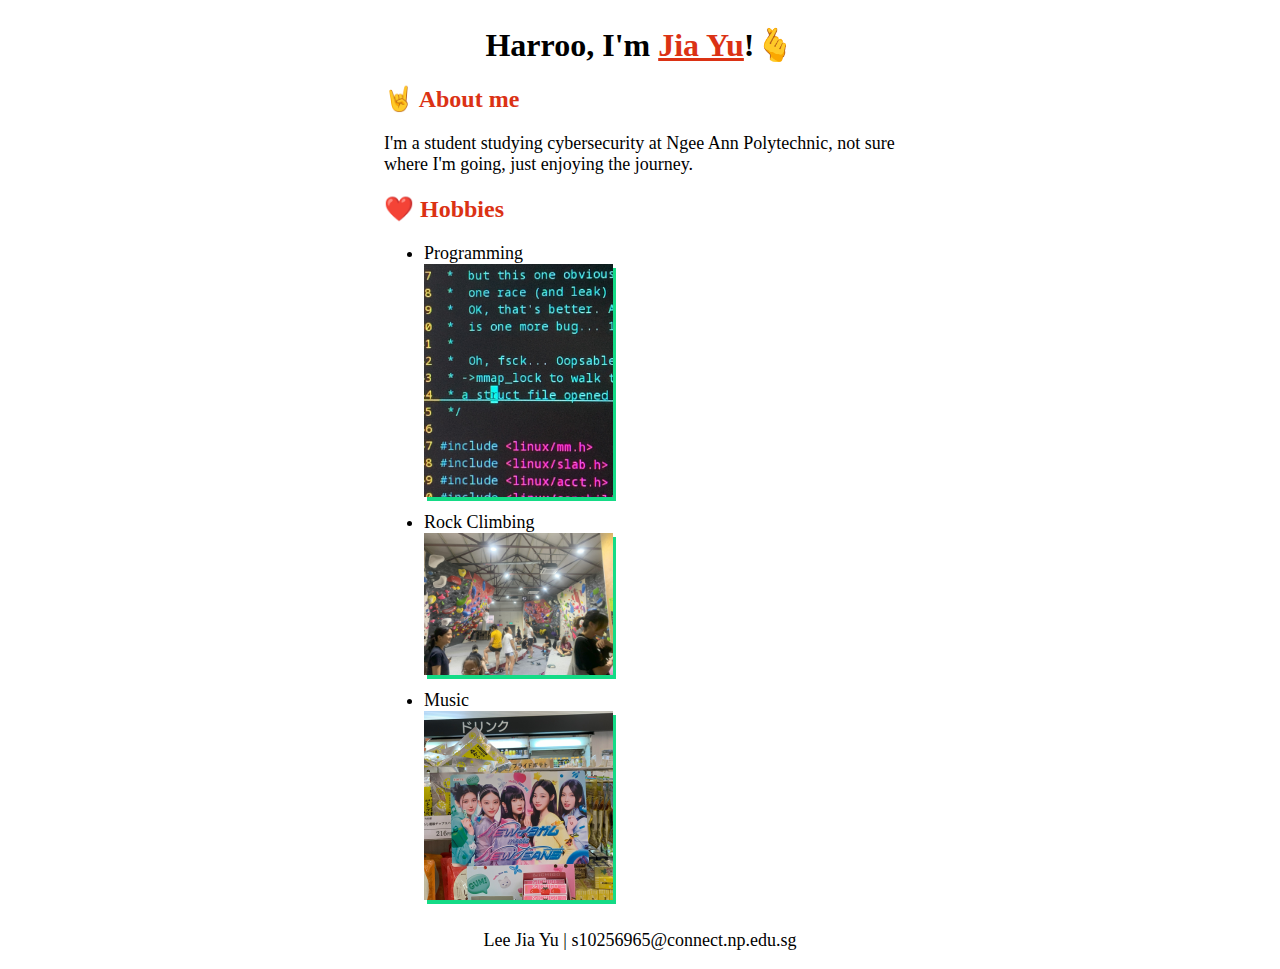
==== index.html @ d6277592 "Initial commit" ====
<html>
<head>
    <title>About Jia Yu</title>
    <link rel="stylesheet" href="./styles.css">
</head>
<body>
    <h1>Harroo, I'm <u>Jia Yu</u>!🫰</h1>
    <h2>🤘 About me</h2>
    <p>I'm a student studying cybersecurity at Ngee Ann Polytechnic, not sure where I'm going, just enjoying the journey.</p>
    <h2>❤️ Hobbies️</h2>
    <ul>
        <li>Programming <br> <img src="linux_kernal_kekw.jpeg" alt="Photo of the linux_kernal_kekw" width="500" height="500"></li>
        <li>Rock Climbing <br> <img src="lighthouse.jpeg" alt="Photo of the lighthouse" width="500" height="500"></li>
        <li>Music <br> <img src="jeans.jpeg" alt="Photo of the jeans" width="500" height="500"></li>
    </ul>
    <p class="contact_info">Lee Jia Yu | s10256965@connect.np.edu.sg</p>
</body>
</html>
---- styles.css ----
body {
    font-family: Roboto;
    max-width: 40%;
    margin: 0 auto;
}

u {
    text-decoration: underline;
    color: #DB3214;
}

.contact_info, h1 {
    text-align: center;
    margin-top: 5%;
}

h2 {
    color: #DB3214;
}

img {
    box-shadow: #14DB86 3px 4px;
    max-width: 40%;
    height: auto;
}

p, li {
    text-wrap: wrap;
    font-size: 1.125em;
}

li {
    margin-bottom: 10px;
}
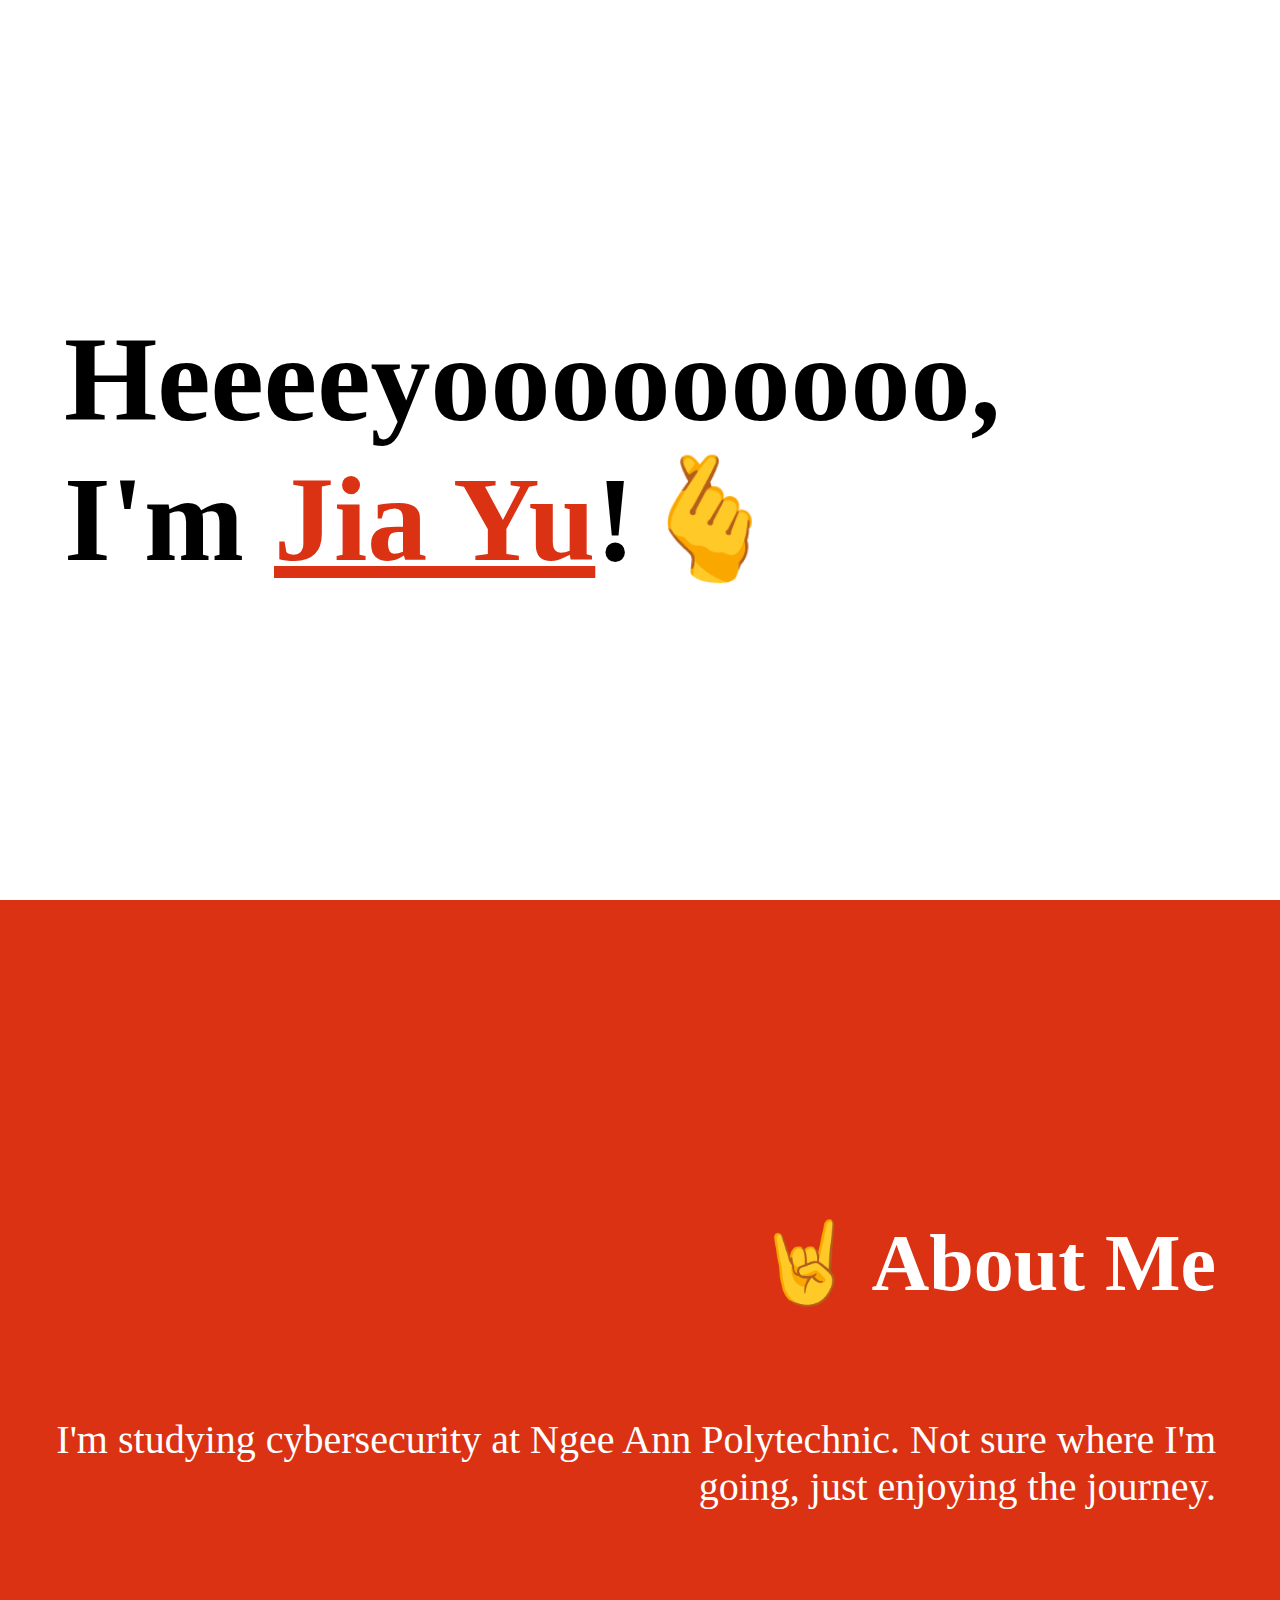
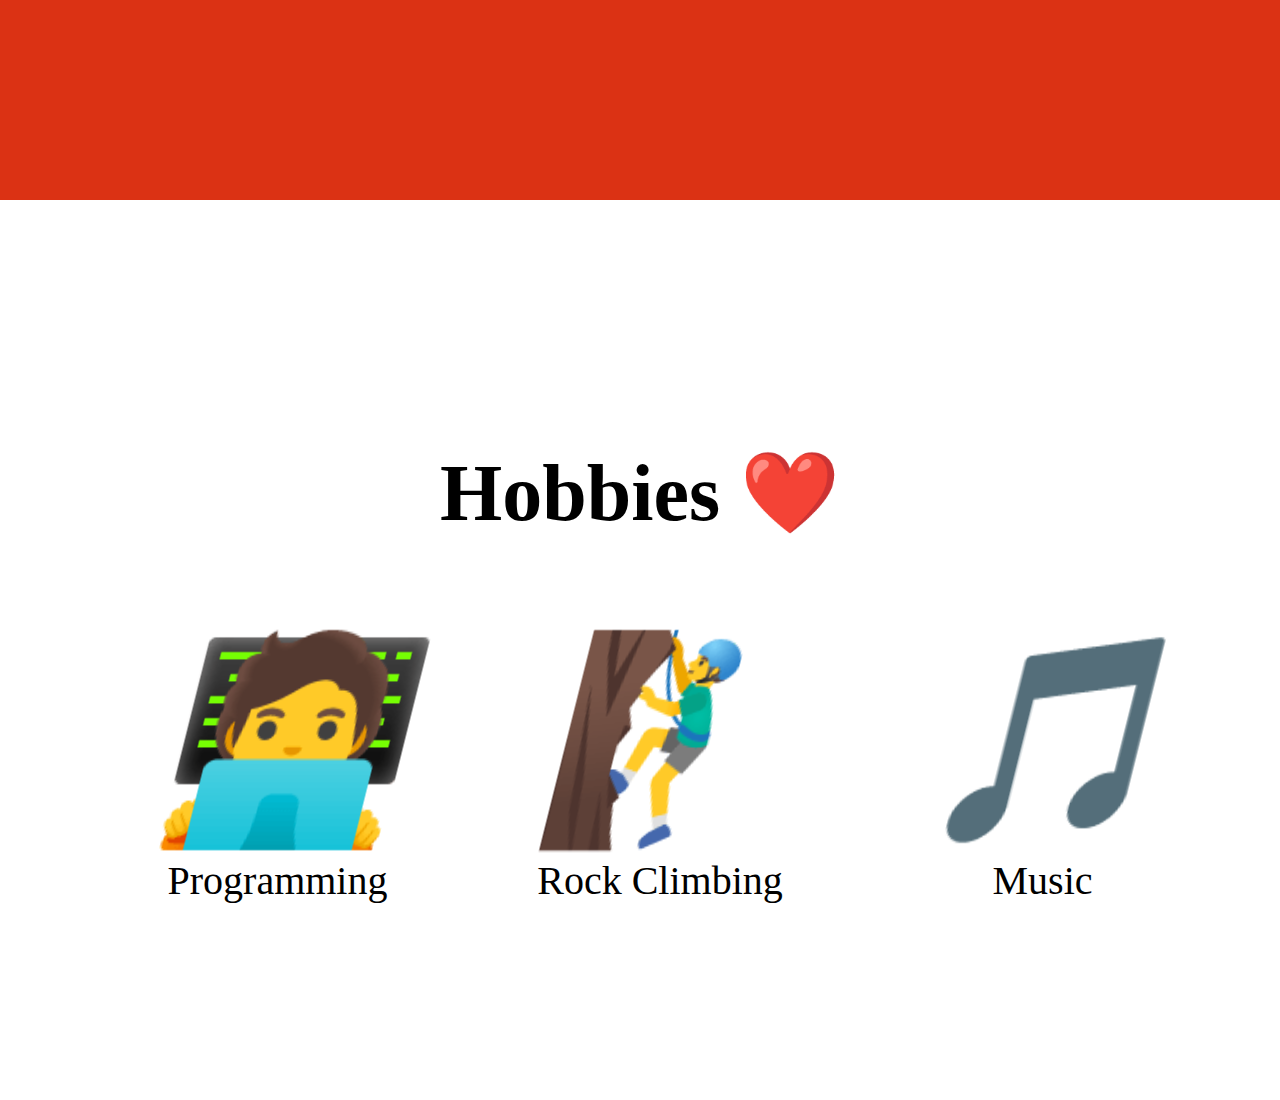
==== commit 94d5428d: "Creating v2" ====
--- a/index.html
+++ b/index.html
@@ -4,15 +4,20 @@
     <link rel="stylesheet" href="./styles.css">
 </head>
 <body>
-    <h1>Harroo, I'm <u>Jia Yu</u>!🫰</h1>
-    <h2>🤘 About me</h2>
-    <p>I'm a student studying cybersecurity at Ngee Ann Polytechnic, not sure where I'm going, just enjoying the journey.</p>
-    <h2>❤️ Hobbies️</h2>
-    <ul>
-        <li>Programming <br> <img src="linux_kernal_kekw.jpeg" alt="Photo of the linux_kernal_kekw" width="500" height="500"></li>
-        <li>Rock Climbing <br> <img src="lighthouse.jpeg" alt="Photo of the lighthouse" width="500" height="500"></li>
-        <li>Music <br> <img src="jeans.jpeg" alt="Photo of the jeans" width="500" height="500"></li>
-    </ul>
-    <p class="contact_info">Lee Jia Yu | s10256965@connect.np.edu.sg</p>
+    <header>
+        <h1 class="hello_header">Heeeeyooooooooo, <br>I'm <u>Jia Yu</u>!🫰</h1>
+    </header>
+    <section class="about_me">
+        <h2 class="about_me_header">🤘 About Me</h2>
+        <p class="about_me_text">I'm studying cybersecurity at Ngee Ann Polytechnic. Not sure where I'm going, just enjoying the journey.</p>
+    </section>
+    <section class="hobbies">
+        <h2 class="hobbies_header">Hobbies ❤️</h2>
+        <ul class="hobbies_list">
+            <li class="hobbies_item"><i class="hobbies_icon">🧑‍💻</i>Programming</li>
+            <li class="hobbies_item"><i class="hobbies_icon">🧗‍♂️</i>Rock Climbing</li>
+            <li class="hobbies_item"><i class="hobbies_icon">🎵</i>Music</li>
+        </ul>
+    </section>
 </body>
 </html>--- a/styles.css
+++ b/styles.css
@@ -1,7 +1,40 @@
+@font-face {
+    font-family: 'Inter';
+    src: url('./fonts/Inter-VariableFont_slnt\,wght.ttf') format('truetype');
+}
+
 body {
-    font-family: Roboto;
-    max-width: 40%;
-    margin: 0 auto;
+    font-family: 'Inter';
+    display: flex;
+    flex-direction: column;
+    height: 100%;
+    margin: 0;
+}
+
+section, header {
+    display: flex;
+    flex-direction: column;
+    min-height: 100vh;
+    overflow: hidden; 
+}
+
+header {
+    display: flex;
+    align-items: start;
+    justify-content: center;
+    padding-left: 5%;
+}
+
+h1 {
+    font-size: 7.5em;
+}
+
+h2 {
+    font-size: 5em;
+}
+
+p, li {
+    font-size: 2.5em;
 }
 
 u {
@@ -9,26 +42,42 @@
     color: #DB3214;
 }
 
-.contact_info, h1 {
-    text-align: center;
-    margin-top: 5%;
+h1.hello_header {
+    text-align: start;
 }
 
-h2 {
-    color: #DB3214;
+section.about_me {
+    display: flex;
+    align-items: end;
+    justify-content: center;
+    padding-right: 5%;
+    background-color: #DB3214;
 }
 
-img {
-    box-shadow: #14DB86 3px 4px;
-    max-width: 40%;
-    height: auto;
+h2.about_me_header, p.about_me_text {
+    text-align: end;
+    color: white;
 }
 
-p, li {
-    text-wrap: wrap;
-    font-size: 1.125em;
+section.hobbies {
+    display: flex;
+    align-items: center;
+    justify-content: center;
 }
 
-li {
-    margin-bottom: 10px;
+ul.hobbies_list {
+    list-style: none;
+    width: 100%;
+    display: flex;
+    justify-content: space-evenly
+}
+
+li.hobbies_item {
+    display: flex;
+    flex-direction: column;
+    text-align: center;
+}
+
+i.hobbies_icon {
+    font-size: 5em;
 }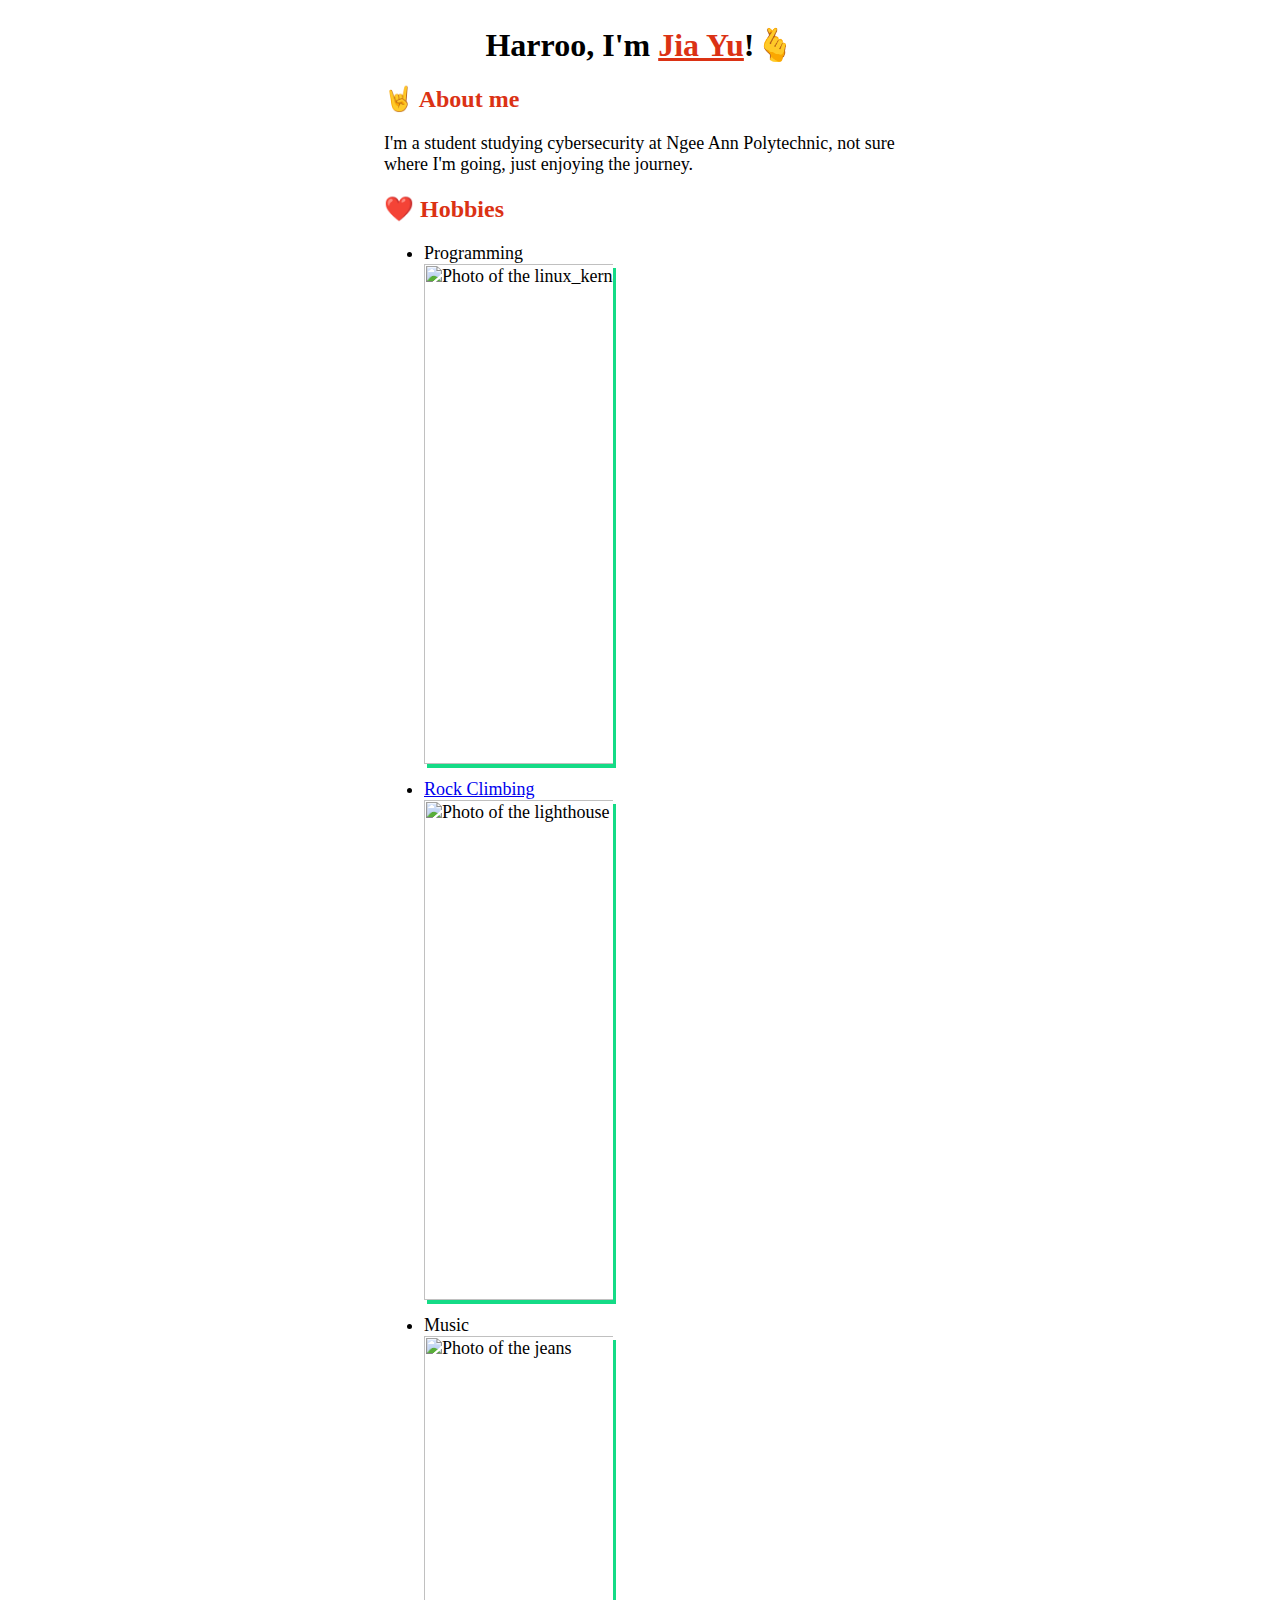
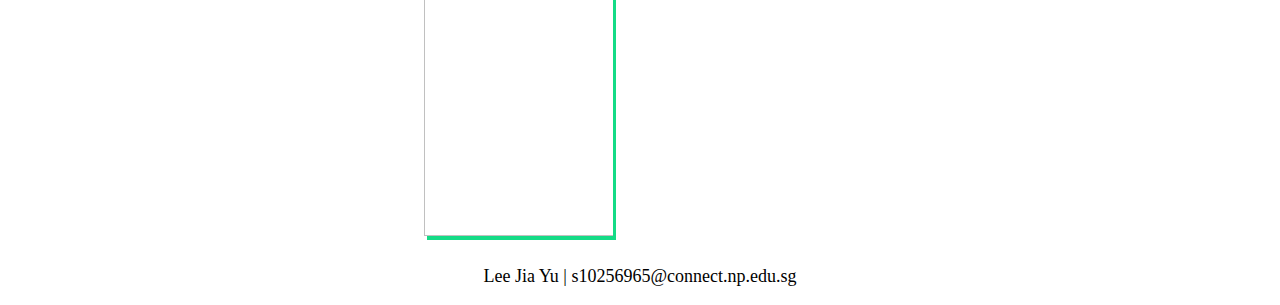
==== commit a6c057c6: "Adding anchor tag and spinning animation" ====
--- a/index.html
+++ b/index.html
@@ -4,20 +4,15 @@
     <link rel="stylesheet" href="./styles.css">
 </head>
 <body>
-    <header>
-        <h1 class="hello_header">Heeeeyooooooooo, <br>I'm <u>Jia Yu</u>!🫰</h1>
-    </header>
-    <section class="about_me">
-        <h2 class="about_me_header">🤘 About Me</h2>
-        <p class="about_me_text">I'm studying cybersecurity at Ngee Ann Polytechnic. Not sure where I'm going, just enjoying the journey.</p>
-    </section>
-    <section class="hobbies">
-        <h2 class="hobbies_header">Hobbies ❤️</h2>
-        <ul class="hobbies_list">
-            <li class="hobbies_item"><i class="hobbies_icon">🧑‍💻</i>Programming</li>
-            <li class="hobbies_item"><i class="hobbies_icon">🧗‍♂️</i>Rock Climbing</li>
-            <li class="hobbies_item"><i class="hobbies_icon">🎵</i>Music</li>
-        </ul>
-    </section>
+    <h1>Harroo, I'm <u>Jia Yu</u>!🫰</h1>
+    <h2>🤘 About me</h2>
+    <p>I'm a student studying cybersecurity at Ngee Ann Polytechnic, not sure where I'm going, just enjoying the journey.</p>
+    <h2>❤️ Hobbies️</h2>
+    <ul>
+        <li>Programming <br> <img src="linux_kernal_kekw.jpeg" alt="Photo of the linux_kernal_kekw" width="500" height="500"></li>
+        <li><a href="https://en.wikipedia.org/wiki/Rock_climbing">Rock Climbing</a> <br> <img src="lighthouse.jpeg" alt="Photo of the lighthouse" width="500" height="500"></li>
+        <li>Music <br> <img src="jeans.jpeg" alt="Photo of the jeans" width="500" height="500"></li>
+    </ul>
+    <p class="contact_info">Lee Jia Yu | s10256965@connect.np.edu.sg</p>
 </body>
 </html>--- a/styles.css
+++ b/styles.css
@@ -1,40 +1,7 @@
-@font-face {
-    font-family: 'Inter';
-    src: url('./fonts/Inter-VariableFont_slnt\,wght.ttf') format('truetype');
-}
-
 body {
-    font-family: 'Inter';
-    display: flex;
-    flex-direction: column;
-    height: 100%;
-    margin: 0;
-}
-
-section, header {
-    display: flex;
-    flex-direction: column;
-    min-height: 100vh;
-    overflow: hidden; 
-}
-
-header {
-    display: flex;
-    align-items: start;
-    justify-content: center;
-    padding-left: 5%;
-}
-
-h1 {
-    font-size: 7.5em;
-}
-
-h2 {
-    font-size: 5em;
-}
-
-p, li {
-    font-size: 2.5em;
+    font-family: Roboto;
+    max-width: 40%;
+    margin: 0 auto;
 }
 
 u {
@@ -42,42 +9,31 @@
     color: #DB3214;
 }
 
-h1.hello_header {
-    text-align: start;
+.contact_info, h1 {
+    text-align: center;
+    margin-top: 5%;
 }
 
-section.about_me {
-    display: flex;
-    align-items: end;
-    justify-content: center;
-    padding-right: 5%;
-    background-color: #DB3214;
+h2 {
+    color: #DB3214;
 }
 
-h2.about_me_header, p.about_me_text {
-    text-align: end;
-    color: white;
+img {
+    box-shadow: #14DB86 3px 4px;
+    max-width: 40%;
+    height: auto;
+    transition: transform .7s ease-in-out;
 }
 
-section.hobbies {
-    display: flex;
-    align-items: center;
-    justify-content: center;
+p, li {
+    text-wrap: wrap;
+    font-size: 1.125em;
 }
 
-ul.hobbies_list {
-    list-style: none;
-    width: 100%;
-    display: flex;
-    justify-content: space-evenly
+li {
+    margin-bottom: 10px;
 }
 
-li.hobbies_item {
-    display: flex;
-    flex-direction: column;
-    text-align: center;
-}
-
-i.hobbies_icon {
-    font-size: 5em;
+img:hover {
+    transform: rotate(360deg);
 }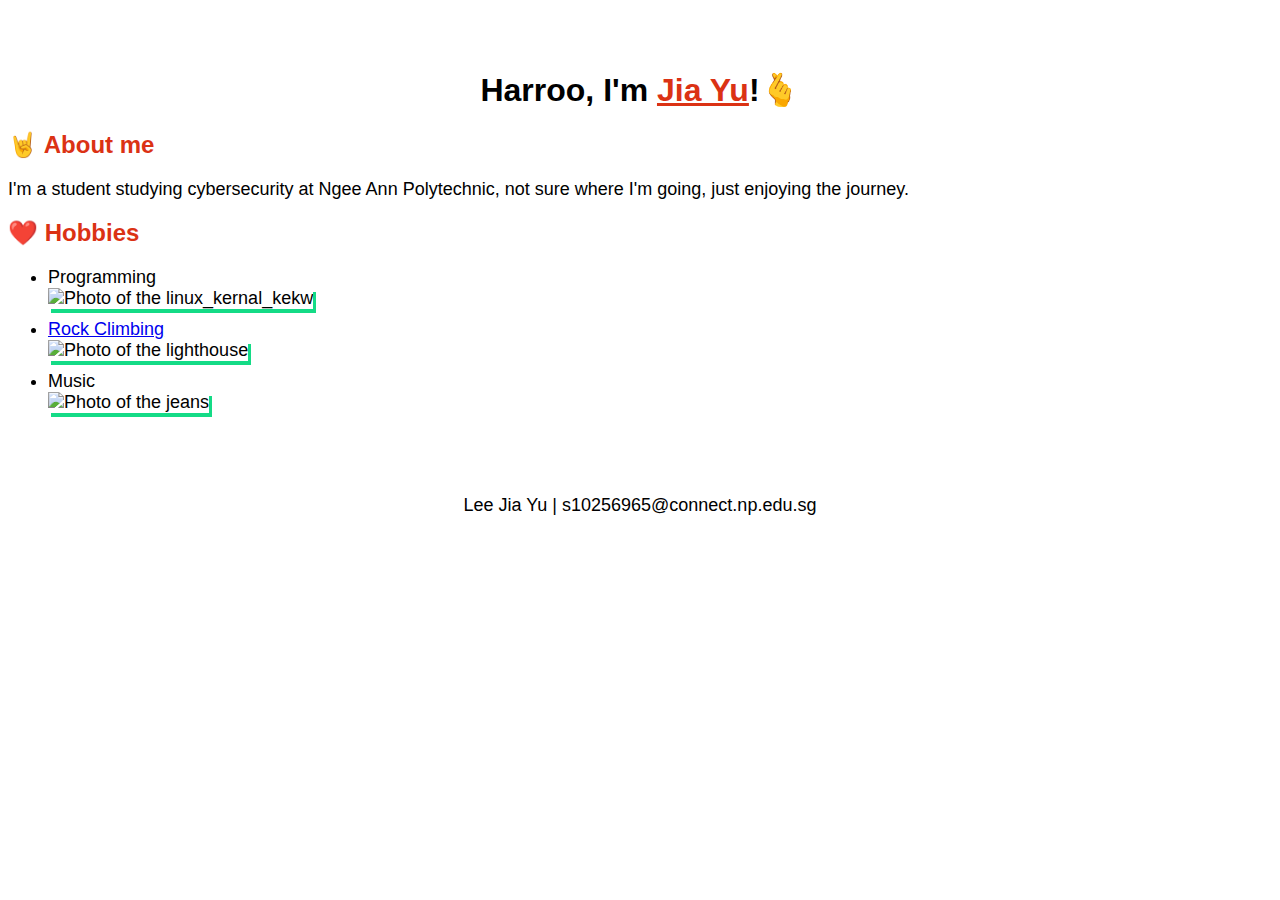
==== commit f8bfb31d: "Simplifying the code" ====
--- a/index.html
+++ b/index.html
@@ -9,9 +9,18 @@
     <p>I'm a student studying cybersecurity at Ngee Ann Polytechnic, not sure where I'm going, just enjoying the journey.</p>
     <h2>❤️ Hobbies️</h2>
     <ul>
-        <li>Programming <br> <img src="linux_kernal_kekw.jpeg" alt="Photo of the linux_kernal_kekw" width="500" height="500"></li>
-        <li><a href="https://en.wikipedia.org/wiki/Rock_climbing">Rock Climbing</a> <br> <img src="lighthouse.jpeg" alt="Photo of the lighthouse" width="500" height="500"></li>
-        <li>Music <br> <img src="jeans.jpeg" alt="Photo of the jeans" width="500" height="500"></li>
+        <li>
+            Programming <br> 
+            <img src="linux_kernal_kekw.jpeg" alt="Photo of the linux_kernal_kekw">
+        </li>
+        <li>
+            <a href="https://en.wikipedia.org/wiki/Rock_climbing">Rock Climbing</a> <br> 
+            <img src="lighthouse.jpeg" alt="Photo of the lighthouse">
+        </li>
+        <li>
+            Music <br> 
+            <img src="jeans.jpeg" alt="Photo of the jeans">
+        </li>
     </ul>
     <p class="contact_info">Lee Jia Yu | s10256965@connect.np.edu.sg</p>
 </body>
--- a/styles.css
+++ b/styles.css
@@ -1,17 +1,15 @@
 body {
-    font-family: Roboto;
-    max-width: 40%;
-    margin: 0 auto;
+    font-family: Arial, Helvetica, sans-serif;
+}
+
+h1, .contact_info {
+    text-align: center;
+    padding-top: 5%;
 }
 
 u {
     text-decoration: underline;
     color: #DB3214;
-}
-
-.contact_info, h1 {
-    text-align: center;
-    margin-top: 5%;
 }
 
 h2 {
@@ -21,12 +19,11 @@
 img {
     box-shadow: #14DB86 3px 4px;
     max-width: 40%;
-    height: auto;
-    transition: transform .7s ease-in-out;
+
+    /* transition: transform .7s ease-in-out; */
 }
 
 p, li {
-    text-wrap: wrap;
     font-size: 1.125em;
 }
 
@@ -34,6 +31,6 @@
     margin-bottom: 10px;
 }
 
-img:hover {
+/* img:hover {
     transform: rotate(360deg);
-}+} */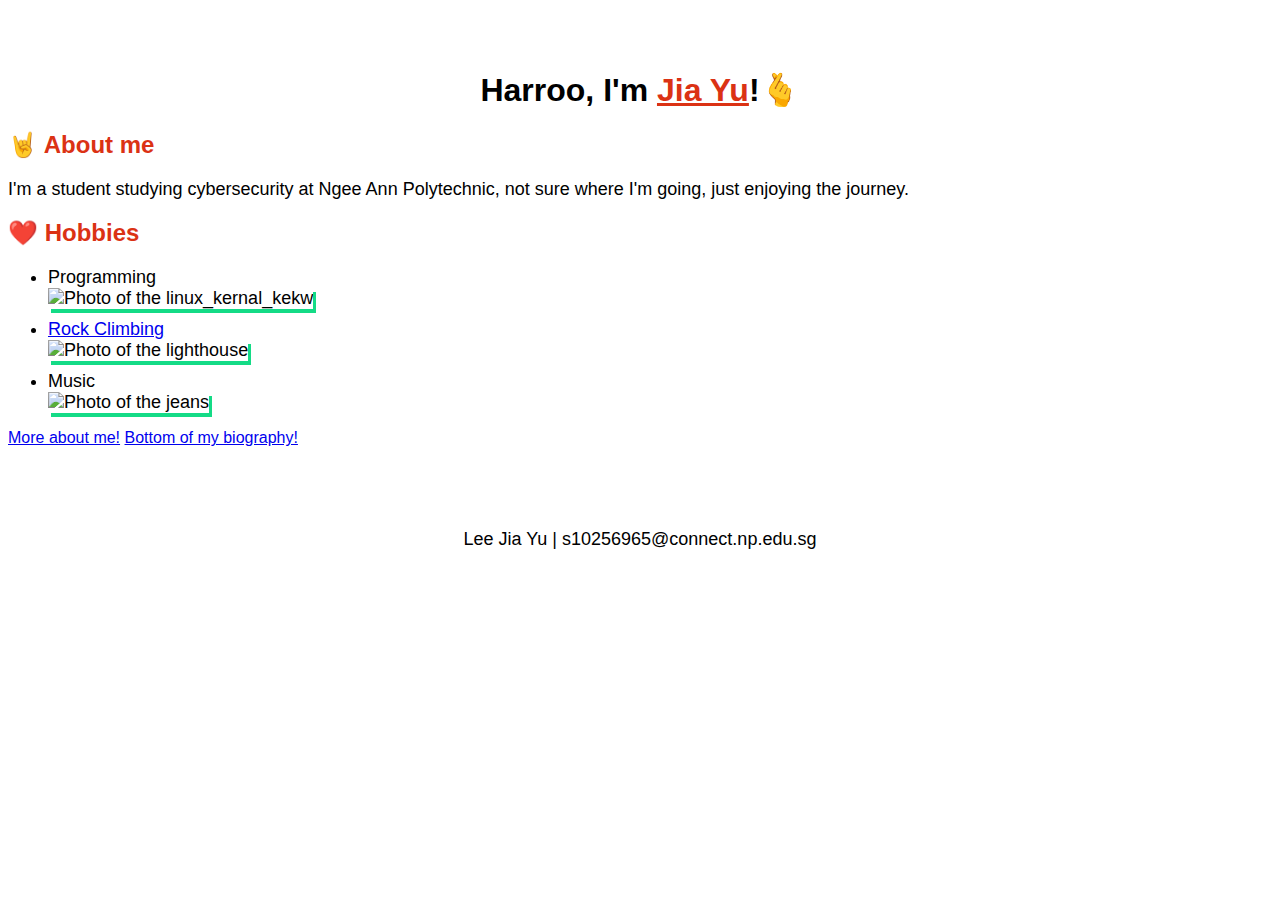
==== commit 846183a1: "Added about.html" ====
--- a/index.html
+++ b/index.html
@@ -5,23 +5,35 @@
 </head>
 <body>
     <h1>Harroo, I'm <u>Jia Yu</u>!🫰</h1>
+
     <h2>🤘 About me</h2>
     <p>I'm a student studying cybersecurity at Ngee Ann Polytechnic, not sure where I'm going, just enjoying the journey.</p>
+    
     <h2>❤️ Hobbies️</h2>
+    
     <ul>
         <li>
             Programming <br> 
             <img src="linux_kernal_kekw.jpeg" alt="Photo of the linux_kernal_kekw">
         </li>
+
         <li>
             <a href="https://en.wikipedia.org/wiki/Rock_climbing">Rock Climbing</a> <br> 
             <img src="lighthouse.jpeg" alt="Photo of the lighthouse">
         </li>
+        
         <li>
             Music <br> 
             <img src="jeans.jpeg" alt="Photo of the jeans">
         </li>
     </ul>
+
+    <a href="./about.html">More about me!</a>
+    <a href="./about.html#jumpToEnd">Bottom of my biography!</a>
+</body>
+
+<footer>
     <p class="contact_info">Lee Jia Yu | s10256965@connect.np.edu.sg</p>
-</body>
+</footer>
+
 </html>--- a/styles.css
+++ b/styles.css
@@ -31,6 +31,33 @@
     margin-bottom: 10px;
 }
 
+/* .flex-container {
+    display: flex;
+    align-items: center;
+    justify-content: center;
+    flex-direction: column;
+
+    padding-top: 50px;
+    padding-bottom: 50px;
+} */
+
+#blackBackgroundId {
+    background-color: #000000;
+}
+
+.blueBackgroundClass { 
+    background-color: #00008B;
+}
+
+.whiteText {
+    color:#FFFFFF;
+}
+
+#jumpToEnd {
+    background-color: #00008B;
+    color: #FFFFFF;
+}
+
 /* img:hover {
     transform: rotate(360deg);
 } */